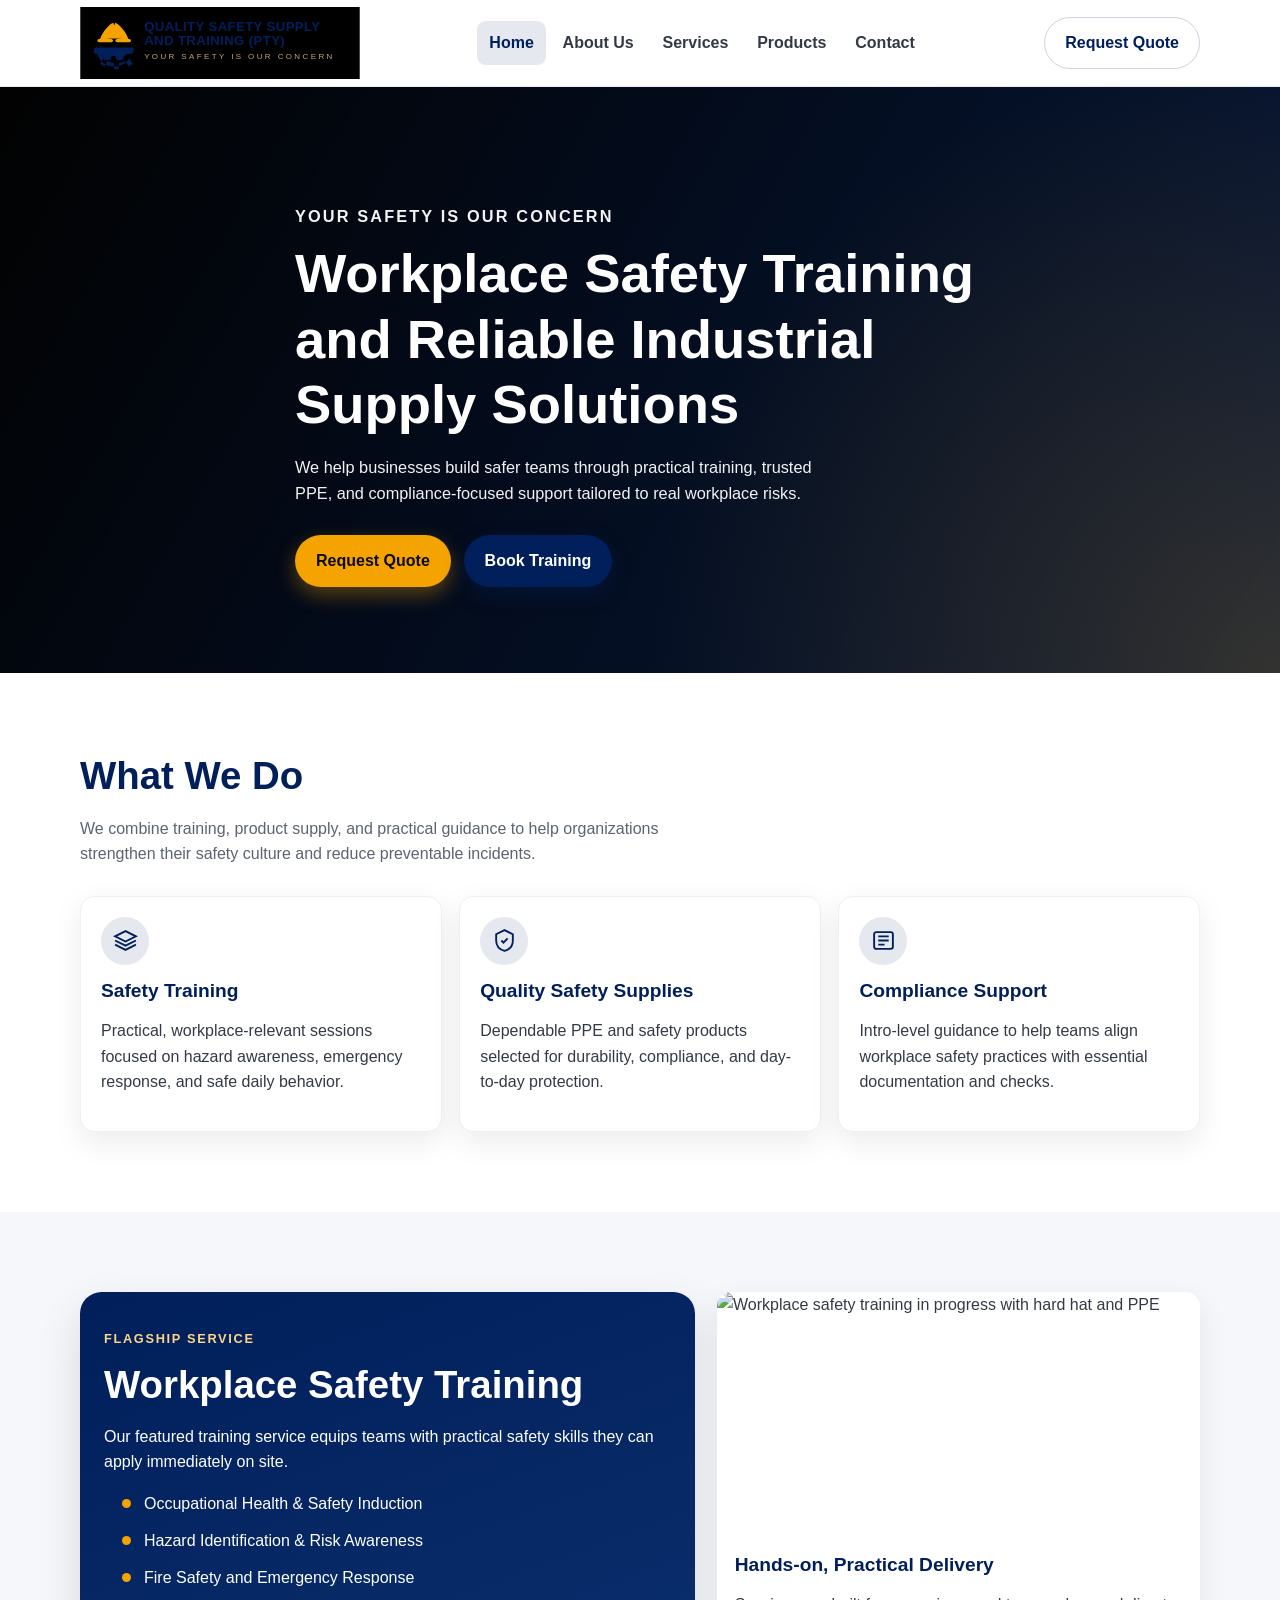
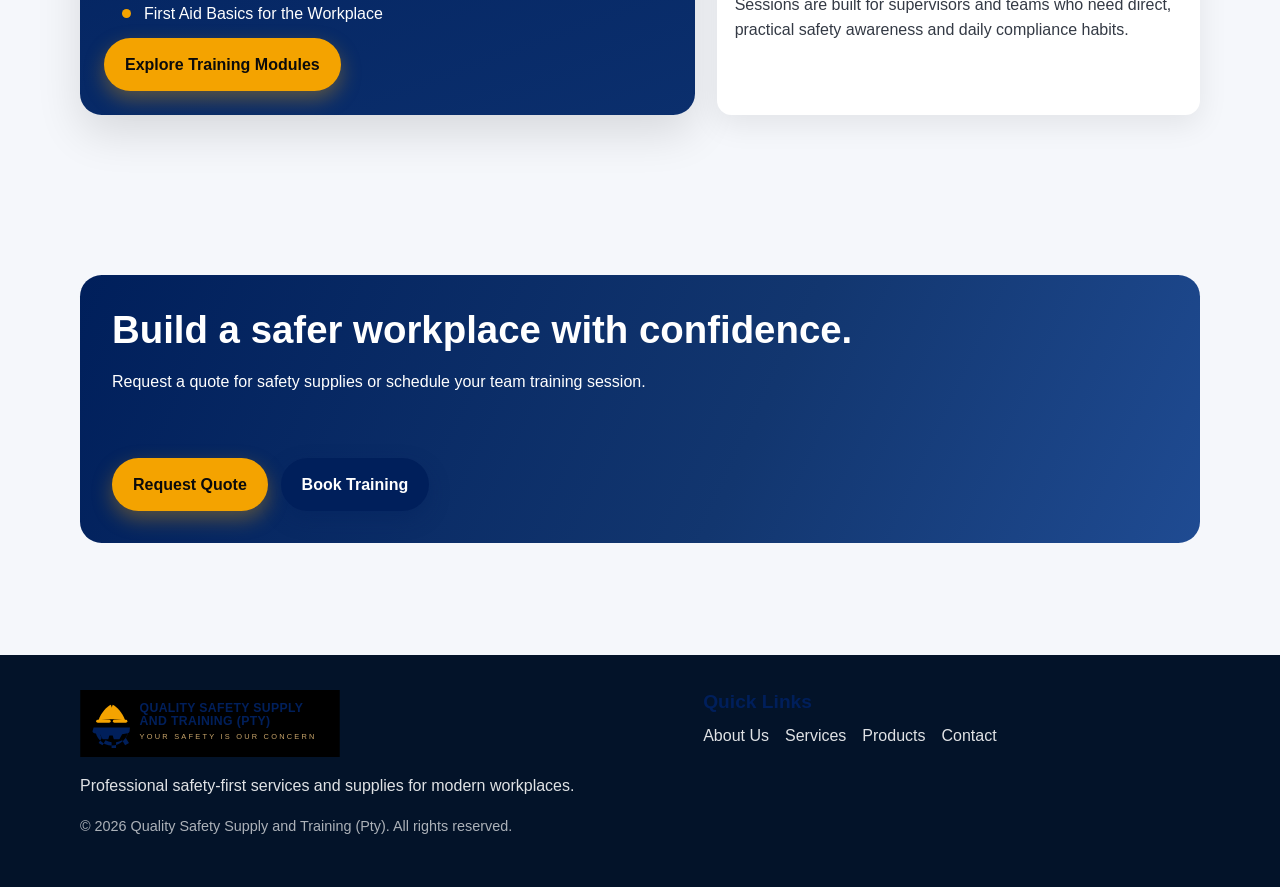
==== index.html @ fee509e8 "Build premium 5-page safety-focused static website Co-authored-by: McCalvin Dibakoane <McCalvin-ops@" ====
<!doctype html>
<html lang="en">
  <head>
    <meta charset="UTF-8" />
    <meta name="viewport" content="width=device-width, initial-scale=1.0" />
    <title>Quality Safety Supply and Training (Pty) | Home</title>
    <meta
      name="description"
      content="Quality Safety Supply and Training (Pty) provides workplace safety training, PPE supplies, and practical compliance support for safer operations."
    />
    <link rel="icon" type="image/svg+xml" href="assets/favicon.svg" />
    <link rel="stylesheet" href="styles.css" />
    <script defer src="script.js"></script>
  </head>
  <body>
    <a class="skip-link" href="#main-content">Skip to content</a>
    <header class="site-header">
      <div class="container nav-wrap">
        <a class="brand" href="index.html" aria-label="Quality Safety Supply and Training home">
          <img src="assets/logo-primary.svg" alt="Quality Safety Supply and Training (Pty) logo" />
        </a>
        <button class="nav-toggle" aria-expanded="false" aria-controls="primary-nav">Menu</button>
        <nav class="site-nav" id="primary-nav" aria-label="Primary">
          <a href="index.html" data-page="index.html">Home</a>
          <a href="about.html" data-page="about.html">About Us</a>
          <a href="services.html" data-page="services.html">Services</a>
          <a href="products.html" data-page="products.html">Products</a>
          <a href="contact.html" data-page="contact.html">Contact</a>
        </nav>
        <a class="btn btn-outline hide-mobile" href="contact.html#contact-form">Request Quote</a>
      </div>
    </header>

    <main id="main-content">
      <section
        class="hero"
        style="
          --hero-image: url('https://images.unsplash.com/photo-1579256945419-2efb6f95d6f4?auto=format&fit=crop&w=1800&q=80');
        "
      >
        <div class="container hero-content">
          <p class="eyebrow">Your Safety Is Our Concern</p>
          <h1>Workplace Safety Training and Reliable Industrial Supply Solutions</h1>
          <p>
            We help businesses build safer teams through practical training, trusted PPE, and
            compliance-focused support tailored to real workplace risks.
          </p>
          <div class="hero-actions">
            <a class="btn btn-primary" href="contact.html#contact-form">Request Quote</a>
            <a class="btn btn-secondary" href="services.html">Book Training</a>
          </div>
        </div>
      </section>

      <section class="section section-light reveal">
        <div class="container">
          <div class="section-heading">
            <h2>What We Do</h2>
            <p>
              We combine training, product supply, and practical guidance to help organizations
              strengthen their safety culture and reduce preventable incidents.
            </p>
          </div>
          <div class="grid cards-3 stagger-group">
            <article class="card reveal">
              <div class="icon-badge" aria-hidden="true">
                <svg viewBox="0 0 24 24" fill="none" stroke="currentColor" stroke-width="1.8">
                  <path d="M12 3 2 8l10 5 10-5-10-5Z" />
                  <path d="m2 16 10 5 10-5" />
                  <path d="m2 12 10 5 10-5" />
                </svg>
              </div>
              <h3>Safety Training</h3>
              <p>
                Practical, workplace-relevant sessions focused on hazard awareness, emergency
                response, and safe daily behavior.
              </p>
            </article>
            <article class="card reveal">
              <div class="icon-badge" aria-hidden="true">
                <svg viewBox="0 0 24 24" fill="none" stroke="currentColor" stroke-width="1.8">
                  <path d="M12 2 4 6v6c0 5 3.4 8.7 8 10 4.6-1.3 8-5 8-10V6l-8-4Z" />
                  <path d="m9 12 2 2 4-4" />
                </svg>
              </div>
              <h3>Quality Safety Supplies</h3>
              <p>
                Dependable PPE and safety products selected for durability, compliance, and
                day-to-day protection.
              </p>
            </article>
            <article class="card reveal">
              <div class="icon-badge" aria-hidden="true">
                <svg viewBox="0 0 24 24" fill="none" stroke="currentColor" stroke-width="1.8">
                  <rect x="3" y="4" width="18" height="16" rx="2" />
                  <path d="M7 8h10M7 12h10M7 16h6" />
                </svg>
              </div>
              <h3>Compliance Support</h3>
              <p>
                Intro-level guidance to help teams align workplace safety practices with essential
                documentation and checks.
              </p>
            </article>
          </div>
        </div>
      </section>

      <section class="section section-muted reveal">
        <div class="container feature-split">
          <article class="feature-panel reveal">
            <p class="eyebrow">Flagship Service</p>
            <h2>Workplace Safety Training</h2>
            <p>
              Our featured training service equips teams with practical safety skills they can
              apply immediately on site.
            </p>
            <ul class="quick-list">
              <li>Occupational Health &amp; Safety Induction</li>
              <li>Hazard Identification &amp; Risk Awareness</li>
              <li>Fire Safety and Emergency Response</li>
              <li>First Aid Basics for the Workplace</li>
            </ul>
            <a class="btn btn-primary" href="services.html">Explore Training Modules</a>
          </article>
          <article class="image-card reveal">
            <img
              src="https://images.unsplash.com/photo-1581094794329-c8112a89af12?auto=format&fit=crop&w=1200&q=80"
              alt="Workplace safety training in progress with hard hat and PPE"
              loading="lazy"
              width="1200"
              height="800"
            />
            <div class="image-content">
              <h3>Hands-on, Practical Delivery</h3>
              <p>
                Sessions are built for supervisors and teams who need direct, practical safety
                awareness and daily compliance habits.
              </p>
            </div>
          </article>
        </div>
      </section>

      <section class="section reveal">
        <div class="container">
          <div class="cta-banner">
            <div>
              <h2>Build a safer workplace with confidence.</h2>
              <p>Request a quote for safety supplies or schedule your team training session.</p>
            </div>
            <div class="hero-actions">
              <a class="btn btn-primary" href="contact.html#contact-form">Request Quote</a>
              <a class="btn btn-secondary" href="contact.html#contact-form">Book Training</a>
            </div>
          </div>
        </div>
      </section>
    </main>

    <footer class="site-footer">
      <div class="container footer-grid">
        <div class="footer-brand">
          <img src="assets/logo-primary.svg" alt="Quality Safety Supply and Training (Pty)" loading="lazy" />
          <p>Professional safety-first services and supplies for modern workplaces.</p>
          <p class="copyright">
            &copy; <span id="year-home">2026</span> Quality Safety Supply and Training (Pty). All
            rights reserved.
          </p>
        </div>
        <div>
          <h3>Quick Links</h3>
          <nav class="footer-links" aria-label="Footer">
            <a href="about.html">About Us</a>
            <a href="services.html">Services</a>
            <a href="products.html">Products</a>
            <a href="contact.html">Contact</a>
          </nav>
        </div>
      </div>
    </footer>
  </body>
</html>
---- styles.css ----
:root {
  --navy-900: #001f5b;
  --navy-800: #12366f;
  --orange-500: #f4a300;
  --orange-600: #cf8700;
  --black: #0b0b0b;
  --white: #ffffff;
  --gray-50: #f5f7fb;
  --gray-100: #eceff4;
  --gray-200: #d7dde8;
  --gray-500: #5c6470;
  --gray-700: #343a45;
  --shadow-sm: 0 10px 30px rgba(0, 0, 0, 0.08);
  --shadow-md: 0 18px 45px rgba(0, 0, 0, 0.12);
  --radius-sm: 0.55rem;
  --radius-md: 0.9rem;
  --radius-lg: 1.35rem;
  --container: min(1120px, 92vw);
}

*,
*::before,
*::after {
  box-sizing: border-box;
}

html {
  scroll-behavior: smooth;
}

body {
  margin: 0;
  font-family: "Segoe UI", Roboto, "Helvetica Neue", Arial, sans-serif;
  color: var(--gray-700);
  line-height: 1.6;
  background: var(--gray-50);
}

img {
  max-width: 100%;
  display: block;
}

a {
  color: inherit;
  text-decoration: none;
}

.container {
  width: var(--container);
  margin: 0 auto;
}

.skip-link {
  position: absolute;
  top: -100%;
  left: 1rem;
  background: var(--navy-900);
  color: var(--white);
  padding: 0.7rem 1rem;
  border-radius: var(--radius-sm);
  z-index: 2000;
}

.skip-link:focus {
  top: 1rem;
}

.site-header {
  position: sticky;
  top: 0;
  z-index: 1000;
  background: rgba(255, 255, 255, 0.95);
  backdrop-filter: blur(9px);
  border-bottom: 1px solid rgba(0, 31, 91, 0.08);
}

.nav-wrap {
  display: flex;
  align-items: center;
  justify-content: space-between;
  gap: 1rem;
  min-height: 86px;
}

.brand {
  display: inline-flex;
  align-items: center;
}

.brand img {
  width: 250px;
  max-height: 70px;
  object-fit: contain;
}

.site-nav {
  display: none;
  position: absolute;
  inset: 86px 0 auto;
  background: var(--white);
  border-top: 1px solid var(--gray-100);
  border-bottom: 1px solid var(--gray-100);
  box-shadow: var(--shadow-sm);
  padding: 0.8rem 4vw 1.1rem;
}

.site-nav.open {
  display: grid;
  gap: 0.5rem;
}

.site-nav a {
  font-weight: 600;
  color: var(--gray-700);
  border-radius: var(--radius-sm);
  padding: 0.55rem 0.75rem;
  transition: background-color 0.25s ease, color 0.25s ease;
}

.site-nav a:hover,
.site-nav a:focus-visible {
  background: var(--gray-100);
  color: var(--navy-900);
}

.site-nav a.active {
  color: var(--navy-900);
  background: rgba(0, 31, 91, 0.1);
}

.nav-toggle {
  border: 1px solid var(--gray-200);
  background: var(--white);
  color: var(--navy-900);
  border-radius: var(--radius-sm);
  font-weight: 600;
  padding: 0.45rem 0.8rem;
  cursor: pointer;
}

.btn {
  display: inline-flex;
  align-items: center;
  justify-content: center;
  gap: 0.45rem;
  border-radius: 999px;
  padding: 0.78rem 1.25rem;
  font-weight: 700;
  border: 1px solid transparent;
  transition: transform 0.25s ease, box-shadow 0.25s ease, background-color 0.25s ease,
    border-color 0.25s ease, color 0.25s ease;
  cursor: pointer;
}

.btn:focus-visible {
  outline: 2px solid var(--orange-500);
  outline-offset: 2px;
}

.btn-primary {
  color: var(--black);
  background: var(--orange-500);
  box-shadow: 0 8px 20px rgba(244, 163, 0, 0.35);
}

.btn-primary:hover {
  background: var(--orange-600);
}

.btn-secondary {
  color: var(--white);
  background: var(--navy-900);
  box-shadow: 0 8px 20px rgba(0, 31, 91, 0.34);
}

.btn-secondary:hover {
  background: var(--navy-800);
}

.btn-outline {
  color: var(--navy-900);
  border-color: rgba(0, 31, 91, 0.2);
  background: transparent;
}

.btn-outline:hover {
  color: var(--white);
  background: var(--navy-900);
  border-color: var(--navy-900);
}

.btn:hover {
  transform: translateY(-2px);
}

.btn:active {
  transform: scale(0.98);
}

.hero {
  position: relative;
  isolation: isolate;
  color: var(--white);
  padding: 6.2rem 0 5.4rem;
  background: var(--black);
}

.hero::before {
  content: "";
  position: absolute;
  inset: 0;
  background: linear-gradient(120deg, rgba(0, 0, 0, 0.86), rgba(0, 31, 91, 0.66)),
    var(--hero-image) center / cover no-repeat;
  filter: saturate(0.9);
  z-index: -2;
}

.hero::after {
  content: "";
  position: absolute;
  inset: 0;
  background: radial-gradient(circle at right bottom, rgba(244, 163, 0, 0.19), transparent 45%);
  z-index: -1;
}

.hero-content {
  max-width: 690px;
  opacity: 0;
  transform: translateY(30px);
  transition: opacity 0.9s ease, transform 0.9s ease;
}

body.loaded .hero-content {
  opacity: 1;
  transform: translateY(0);
}

.eyebrow {
  display: inline-flex;
  align-items: center;
  gap: 0.4rem;
  font-size: 0.8rem;
  font-weight: 700;
  letter-spacing: 0.13em;
  text-transform: uppercase;
  margin-bottom: 0.8rem;
  color: #ffd588;
}

h1,
h2,
h3 {
  color: var(--navy-900);
  line-height: 1.2;
  margin-top: 0;
}

.hero h1,
.hero h2 {
  color: var(--white);
}

h1 {
  font-size: clamp(1.95rem, 4.6vw, 3.4rem);
  margin-bottom: 1rem;
}

h2 {
  font-size: clamp(1.5rem, 3vw, 2.4rem);
  margin-bottom: 0.8rem;
}

h3 {
  font-size: 1.2rem;
  margin-bottom: 0.6rem;
}

.hero p {
  font-size: 1.02rem;
  max-width: 60ch;
  color: rgba(255, 255, 255, 0.95);
}

.hero-actions {
  margin-top: 1.8rem;
  display: flex;
  flex-wrap: wrap;
  gap: 0.8rem;
}

.section {
  padding: 4.2rem 0;
}

.section-light {
  background: var(--white);
}

.section-muted {
  background: var(--gray-50);
}

.section-heading {
  max-width: 68ch;
  margin-bottom: 1.8rem;
}

.section-heading p {
  color: var(--gray-500);
}

.grid {
  display: grid;
  gap: 1.1rem;
}

.cards-3 {
  grid-template-columns: repeat(auto-fit, minmax(225px, 1fr));
}

.cards-2 {
  grid-template-columns: repeat(auto-fit, minmax(280px, 1fr));
}

.card {
  height: 100%;
  background: var(--white);
  border-radius: var(--radius-md);
  border: 1px solid var(--gray-100);
  box-shadow: var(--shadow-sm);
  padding: 1.25rem;
  transition: transform 0.25s ease, box-shadow 0.25s ease, border-color 0.25s ease;
}

.card:hover {
  transform: translateY(-4px);
  box-shadow: var(--shadow-md);
  border-color: rgba(0, 31, 91, 0.18);
}

.icon-badge {
  width: 48px;
  height: 48px;
  border-radius: 50%;
  display: grid;
  place-items: center;
  background: rgba(0, 31, 91, 0.1);
  color: var(--navy-900);
  margin-bottom: 0.9rem;
}

.icon-badge svg {
  width: 25px;
  height: 25px;
}

.image-card {
  border-radius: var(--radius-md);
  overflow: hidden;
  box-shadow: var(--shadow-sm);
  background: var(--white);
}

.image-card img {
  width: 100%;
  height: 245px;
  object-fit: cover;
  transition: transform 0.4s ease;
}

.image-card:hover img {
  transform: scale(1.04);
}

.image-card .image-content {
  padding: 1rem 1.1rem 1.2rem;
}

.feature-split {
  display: grid;
  gap: 1.4rem;
}

.feature-panel {
  background: linear-gradient(160deg, #001f5b, #0b2f6d);
  color: var(--white);
  border-radius: var(--radius-lg);
  padding: 1.5rem;
  box-shadow: var(--shadow-md);
}

.feature-panel h2,
.feature-panel h3 {
  color: var(--white);
}

.feature-panel ul {
  margin: 0;
  padding-left: 1.15rem;
}

.feature-panel li {
  margin-bottom: 0.55rem;
}

.quick-list {
  list-style: none;
  margin: 0;
  padding: 0;
}

.quick-list li {
  position: relative;
  padding-left: 1.35rem;
  margin-bottom: 0.7rem;
}

.quick-list li::before {
  content: "";
  position: absolute;
  left: 0;
  top: 0.5rem;
  width: 9px;
  height: 9px;
  border-radius: 50%;
  background: var(--orange-500);
}

.cta-banner {
  background: linear-gradient(115deg, #001f5b, #12366f 60%, #1f4b92);
  color: var(--white);
  border-radius: var(--radius-lg);
  padding: 2rem;
  display: flex;
  flex-wrap: wrap;
  justify-content: space-between;
  align-items: center;
  gap: 1.2rem;
}

.cta-banner h2 {
  color: var(--white);
  margin-bottom: 0.45rem;
}

.contact-grid {
  display: grid;
  gap: 1.4rem;
}

.contact-form {
  background: var(--white);
  border-radius: var(--radius-md);
  padding: 1.4rem;
  box-shadow: var(--shadow-sm);
  border: 1px solid var(--gray-100);
}

.form-grid {
  display: grid;
  gap: 0.9rem;
}

.field {
  display: grid;
  gap: 0.35rem;
}

label {
  font-weight: 600;
  color: var(--gray-700);
  font-size: 0.95rem;
}

input,
select,
textarea {
  width: 100%;
  border-radius: 0.65rem;
  border: 1px solid var(--gray-200);
  padding: 0.72rem 0.78rem;
  font: inherit;
  background: #fff;
  color: var(--gray-700);
}

input:focus,
select:focus,
textarea:focus {
  outline: 2px solid rgba(0, 31, 91, 0.22);
  border-color: var(--navy-900);
}

textarea {
  min-height: 140px;
  resize: vertical;
}

.form-feedback {
  margin-top: 0.9rem;
  color: var(--navy-900);
  font-weight: 600;
  min-height: 1.2rem;
}

.map-placeholder {
  min-height: 220px;
  border-radius: var(--radius-md);
  border: 2px dashed rgba(0, 31, 91, 0.24);
  display: grid;
  place-items: center;
  background: linear-gradient(130deg, rgba(0, 31, 91, 0.08), rgba(244, 163, 0, 0.13));
  text-align: center;
  padding: 1rem;
}

.stats-row {
  display: grid;
  gap: 0.9rem;
  grid-template-columns: repeat(auto-fit, minmax(160px, 1fr));
  margin-top: 1.2rem;
}

.stat-card {
  background: var(--white);
  border-radius: var(--radius-sm);
  border: 1px solid var(--gray-100);
  padding: 0.95rem;
}

.stat-value {
  display: block;
  color: var(--navy-900);
  font-weight: 800;
  font-size: 1.5rem;
}

.site-footer {
  background: #031329;
  color: rgba(255, 255, 255, 0.88);
  padding: 2.2rem 0;
  margin-top: 2rem;
}

.footer-grid {
  display: grid;
  gap: 1rem;
  align-items: start;
}

.footer-brand img {
  width: 260px;
  max-height: 82px;
  object-fit: contain;
  margin-bottom: 0.8rem;
}

.footer-links {
  display: flex;
  flex-wrap: wrap;
  gap: 0.55rem 1rem;
}

.footer-links a:hover {
  color: #ffd588;
}

.copyright {
  margin-top: 1rem;
  font-size: 0.9rem;
  color: rgba(255, 255, 255, 0.67);
}

.reveal {
  opacity: 0;
  transform: translateY(25px);
  transition: opacity 0.7s ease, transform 0.7s ease;
}

.reveal.is-visible {
  opacity: 1;
  transform: translateY(0);
}

.stagger-item {
  transition-delay: var(--stagger-delay, 0ms);
}

@media (prefers-reduced-motion: reduce) {
  html {
    scroll-behavior: auto;
  }

  .hero-content,
  .reveal,
  .btn,
  .image-card img {
    transition: none !important;
    transform: none !important;
    animation: none !important;
  }

  .reveal {
    opacity: 1;
  }
}

@media (min-width: 720px) {
  .nav-toggle {
    display: none;
  }

  .site-nav {
    position: static;
    display: flex;
    align-items: center;
    gap: 0.3rem;
    border: 0;
    box-shadow: none;
    padding: 0;
    background: transparent;
  }

  .feature-split {
    grid-template-columns: 1.12fr 0.88fr;
    align-items: stretch;
  }

  .contact-grid {
    grid-template-columns: 1.15fr 0.85fr;
    align-items: start;
  }

  .footer-grid {
    grid-template-columns: 1.1fr 0.9fr;
  }
}

@media (min-width: 980px) {
  .brand img {
    width: 280px;
    max-height: 78px;
  }

  .section {
    padding: 5rem 0;
  }

  .hide-mobile {
    display: inline-flex;
  }
}

@media (max-width: 979px) {
  .hide-mobile {
    display: none;
  }
}
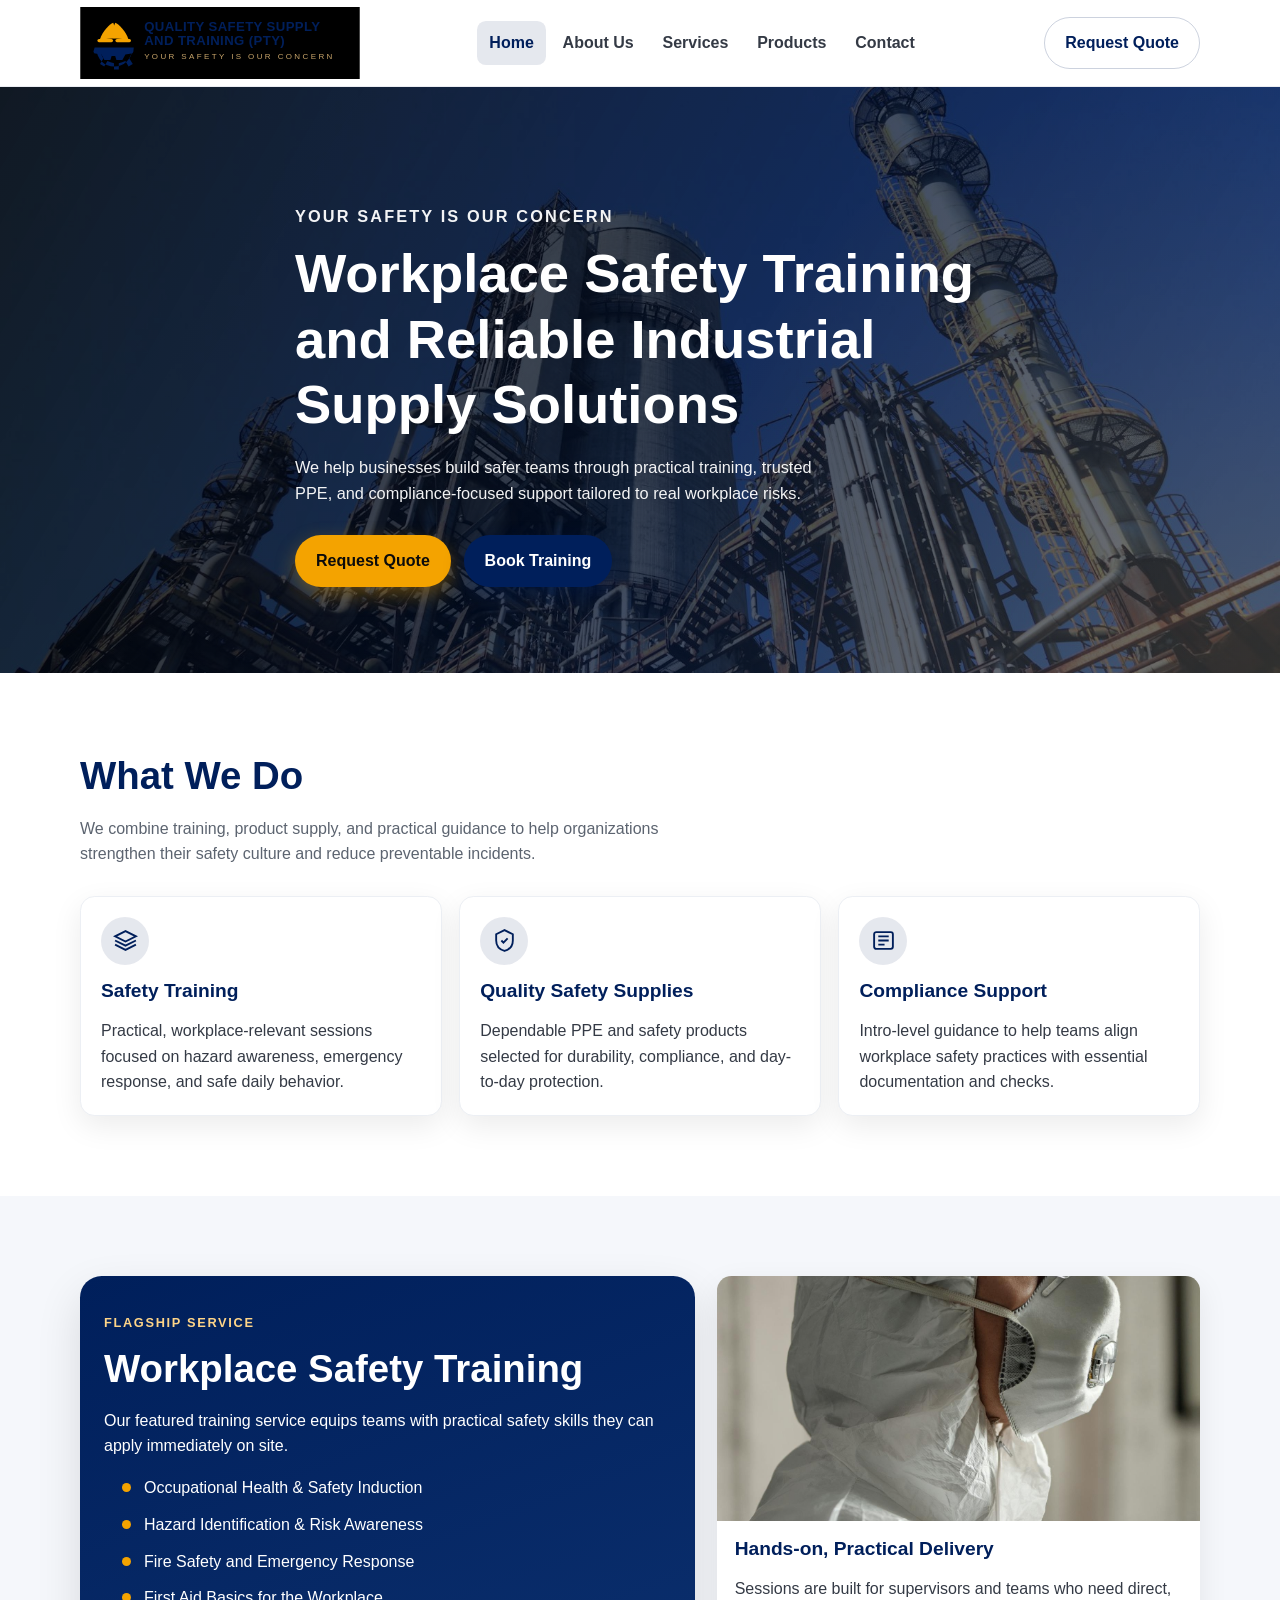
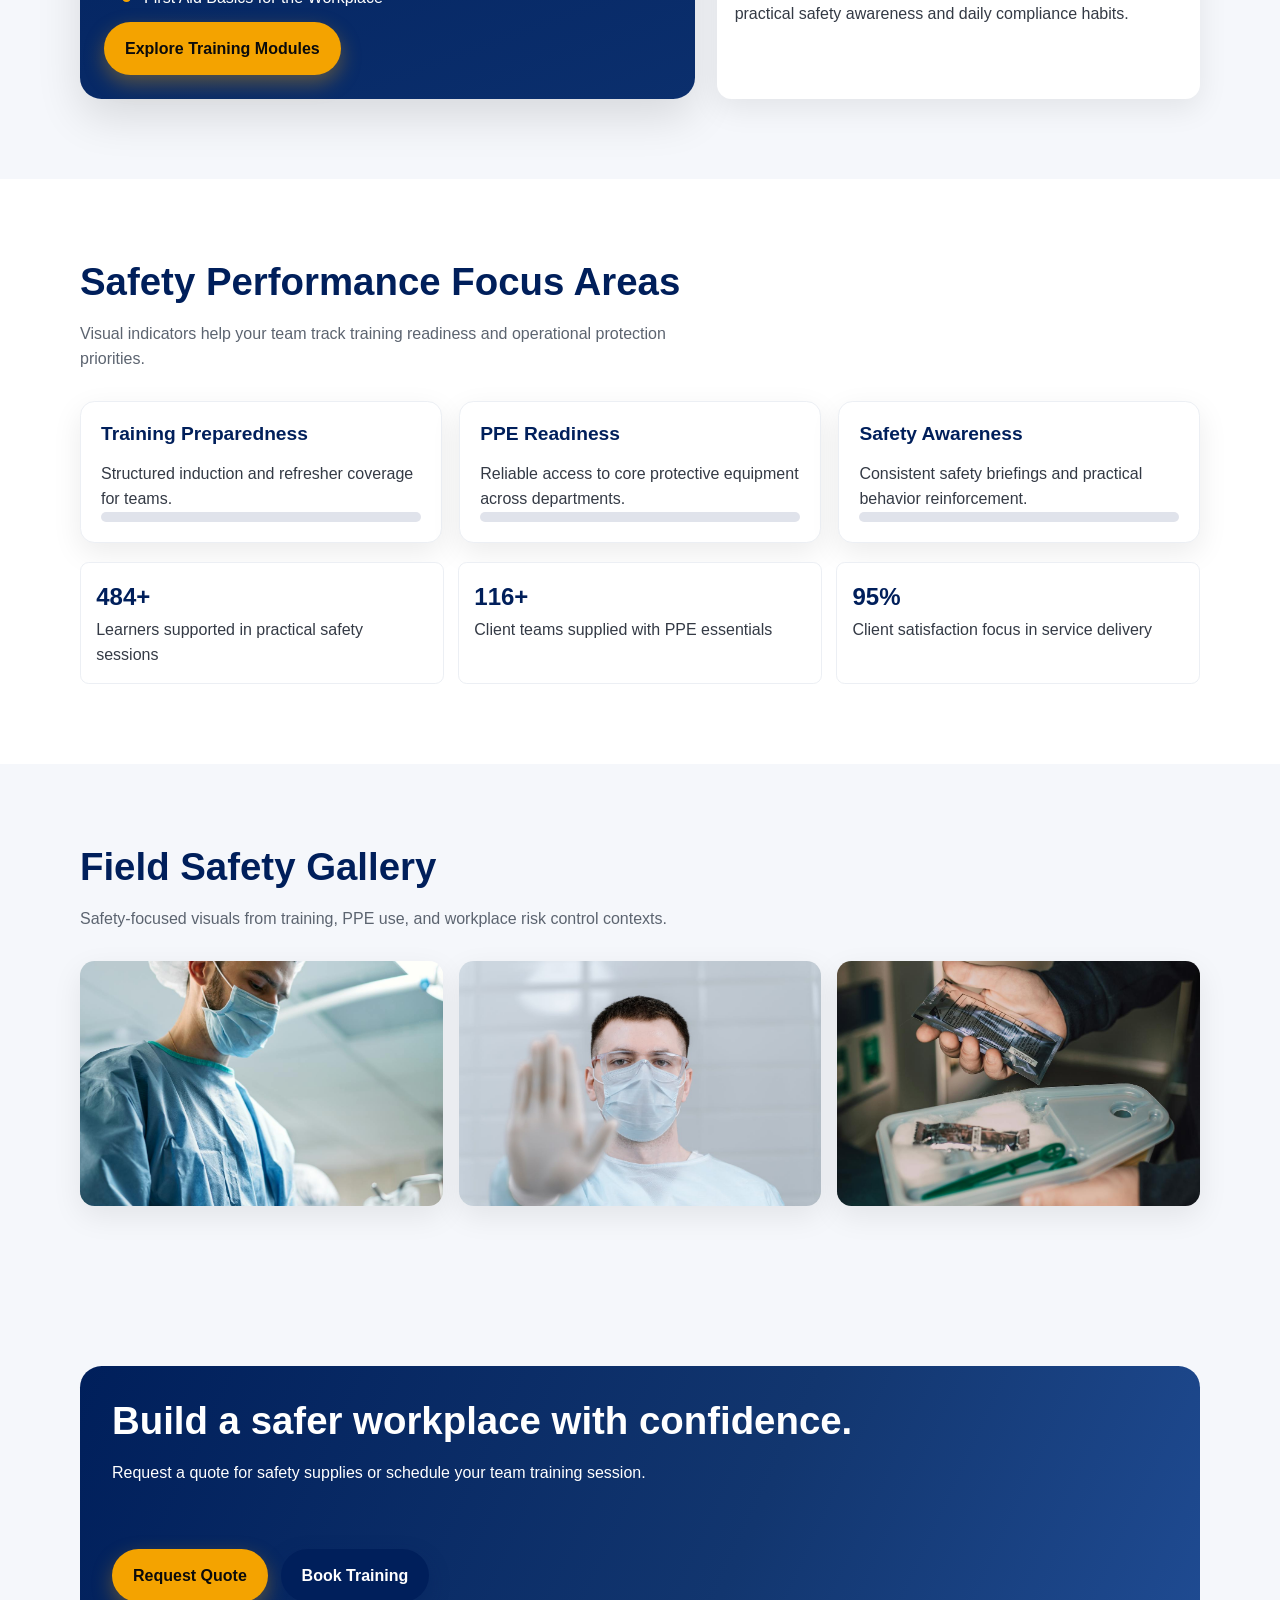
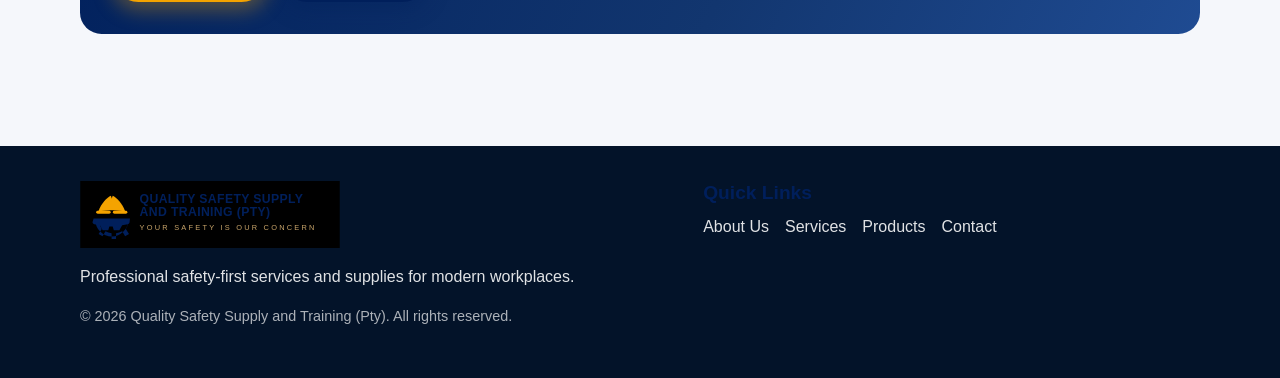
==== commit 2a51c26d: "Enhance site visuals with local images and richer UI Co-authored-by: McCalvin Dibakoane <McCalvin-op" ====
--- a/index.html
+++ b/index.html
@@ -32,12 +32,7 @@
     </header>
 
     <main id="main-content">
-      <section
-        class="hero"
-        style="
-          --hero-image: url('https://images.unsplash.com/photo-1579256945419-2efb6f95d6f4?auto=format&fit=crop&w=1800&q=80');
-        "
-      >
+      <section class="hero" style="--hero-image: url('assets/images/hero-home.jpg')">
         <div class="container hero-content">
           <p class="eyebrow">Your Safety Is Our Concern</p>
           <h1>Workplace Safety Training and Reliable Industrial Supply Solutions</h1>
@@ -125,7 +120,7 @@
           </article>
           <article class="image-card reveal">
             <img
-              src="https://images.unsplash.com/photo-1581094794329-c8112a89af12?auto=format&fit=crop&w=1200&q=80"
+              src="assets/images/home-training.jpg"
               alt="Workplace safety training in progress with hard hat and PPE"
               loading="lazy"
               width="1200"
@@ -139,6 +134,93 @@
               </p>
             </div>
           </article>
+        </div>
+      </section>
+
+      <section class="section section-light reveal">
+        <div class="container">
+          <div class="section-heading">
+            <h2>Safety Performance Focus Areas</h2>
+            <p>
+              Visual indicators help your team track training readiness and operational protection
+              priorities.
+            </p>
+          </div>
+          <div class="grid cards-3 stagger-group">
+            <article class="card metric-card reveal">
+              <h3>Training Preparedness</h3>
+              <p>Structured induction and refresher coverage for teams.</p>
+              <div class="progress-track" role="img" aria-label="Training preparedness progress at 92%">
+                <span class="progress-fill" data-progress="92"></span>
+              </div>
+            </article>
+            <article class="card metric-card reveal">
+              <h3>PPE Readiness</h3>
+              <p>Reliable access to core protective equipment across departments.</p>
+              <div class="progress-track" role="img" aria-label="PPE readiness progress at 88%">
+                <span class="progress-fill" data-progress="88"></span>
+              </div>
+            </article>
+            <article class="card metric-card reveal">
+              <h3>Safety Awareness</h3>
+              <p>Consistent safety briefings and practical behavior reinforcement.</p>
+              <div class="progress-track" role="img" aria-label="Safety awareness progress at 95%">
+                <span class="progress-fill" data-progress="95"></span>
+              </div>
+            </article>
+          </div>
+          <div class="stats-row reveal">
+            <article class="stat-card">
+              <span class="stat-value" data-target="500" data-suffix="+">0+</span>
+              <span>Learners supported in practical safety sessions</span>
+            </article>
+            <article class="stat-card">
+              <span class="stat-value" data-target="120" data-suffix="+">0+</span>
+              <span>Client teams supplied with PPE essentials</span>
+            </article>
+            <article class="stat-card">
+              <span class="stat-value" data-target="98" data-suffix="%">0%</span>
+              <span>Client satisfaction focus in service delivery</span>
+            </article>
+          </div>
+        </div>
+      </section>
+
+      <section class="section section-muted reveal">
+        <div class="container">
+          <div class="section-heading">
+            <h2>Field Safety Gallery</h2>
+            <p>Safety-focused visuals from training, PPE use, and workplace risk control contexts.</p>
+          </div>
+          <div class="gallery-grid stagger-group">
+            <article class="image-card reveal">
+              <img
+                src="assets/images/gallery-first-aid.jpg"
+                alt="First aid training session with protective equipment"
+                loading="lazy"
+                width="1200"
+                height="800"
+              />
+            </article>
+            <article class="image-card reveal">
+              <img
+                src="assets/images/gallery-mask.jpg"
+                alt="Worker using protective mask and PPE"
+                loading="lazy"
+                width="1200"
+                height="800"
+              />
+            </article>
+            <article class="image-card reveal">
+              <img
+                src="assets/images/gallery-consult.jpg"
+                alt="Workplace safety consultation and planning"
+                loading="lazy"
+                width="1200"
+                height="800"
+              />
+            </article>
+          </div>
         </div>
       </section>
 
--- a/styles.css
+++ b/styles.css
@@ -289,6 +289,24 @@
   gap: 0.8rem;
 }
 
+.hero-metrics {
+  margin-top: 1.5rem;
+  display: grid;
+  gap: 0.65rem;
+  grid-template-columns: repeat(auto-fit, minmax(170px, 1fr));
+  max-width: 760px;
+}
+
+.metric-pill {
+  background: rgba(255, 255, 255, 0.12);
+  border: 1px solid rgba(255, 255, 255, 0.22);
+  border-radius: 999px;
+  padding: 0.48rem 0.8rem;
+  font-size: 0.86rem;
+  backdrop-filter: blur(3px);
+  font-weight: 600;
+}
+
 .section {
   padding: 4.2rem 0;
 }
@@ -339,6 +357,10 @@
   border-color: rgba(0, 31, 91, 0.18);
 }
 
+.card p {
+  margin-bottom: 0;
+}
+
 .icon-badge {
   width: 48px;
   height: 48px;
@@ -375,6 +397,61 @@
 
 .image-card .image-content {
   padding: 1rem 1.1rem 1.2rem;
+}
+
+.gallery-grid {
+  display: grid;
+  gap: 1rem;
+  grid-template-columns: repeat(auto-fit, minmax(220px, 1fr));
+}
+
+.gallery-item {
+  position: relative;
+  border-radius: var(--radius-md);
+  overflow: hidden;
+  min-height: 210px;
+  box-shadow: var(--shadow-sm);
+}
+
+.gallery-item::before {
+  content: "";
+  position: absolute;
+  inset: 0;
+  background: linear-gradient(180deg, transparent 20%, rgba(3, 19, 41, 0.72));
+  z-index: 1;
+}
+
+.gallery-item img {
+  width: 100%;
+  height: 100%;
+  min-height: 210px;
+  object-fit: cover;
+  transition: transform 0.45s ease;
+}
+
+.gallery-item:hover img {
+  transform: scale(1.06);
+}
+
+.gallery-caption {
+  position: absolute;
+  z-index: 2;
+  left: 0.95rem;
+  right: 0.95rem;
+  bottom: 0.9rem;
+  color: #fff;
+}
+
+.gallery-caption h3 {
+  color: #fff;
+  margin-bottom: 0.25rem;
+  font-size: 1rem;
+}
+
+.gallery-caption p {
+  font-size: 0.88rem;
+  margin: 0;
+  color: rgba(255, 255, 255, 0.92);
 }
 
 .feature-split {
@@ -536,6 +613,45 @@
   font-size: 1.5rem;
 }
 
+.stat-label {
+  color: var(--gray-500);
+  font-size: 0.92rem;
+}
+
+.progress-list {
+  display: grid;
+  gap: 0.9rem;
+}
+
+.progress-item h3 {
+  font-size: 0.97rem;
+  margin-bottom: 0.4rem;
+}
+
+.progress-track {
+  height: 10px;
+  width: 100%;
+  border-radius: 999px;
+  background: rgba(0, 31, 91, 0.12);
+  overflow: hidden;
+}
+
+.progress-fill {
+  height: 100%;
+  background: linear-gradient(90deg, var(--orange-500), #ffbc40);
+  border-radius: 999px;
+  width: 0;
+  transition: width 1s ease;
+}
+
+.contact-methods {
+  margin-top: 1rem;
+}
+
+.contact-methods .card {
+  padding: 1rem;
+}
+
 .site-footer {
   background: #031329;
   color: rgba(255, 255, 255, 0.88);
@@ -583,6 +699,10 @@
   transform: translateY(0);
 }
 
+.progress-fill.is-visible {
+  width: var(--progress-target, 0%);
+}
+
 .stagger-item {
   transition-delay: var(--stagger-delay, 0ms);
 }
@@ -595,7 +715,9 @@
   .hero-content,
   .reveal,
   .btn,
-  .image-card img {
+  .image-card img,
+  .gallery-item img,
+  .progress-fill {
     transition: none !important;
     transform: none !important;
     animation: none !important;
